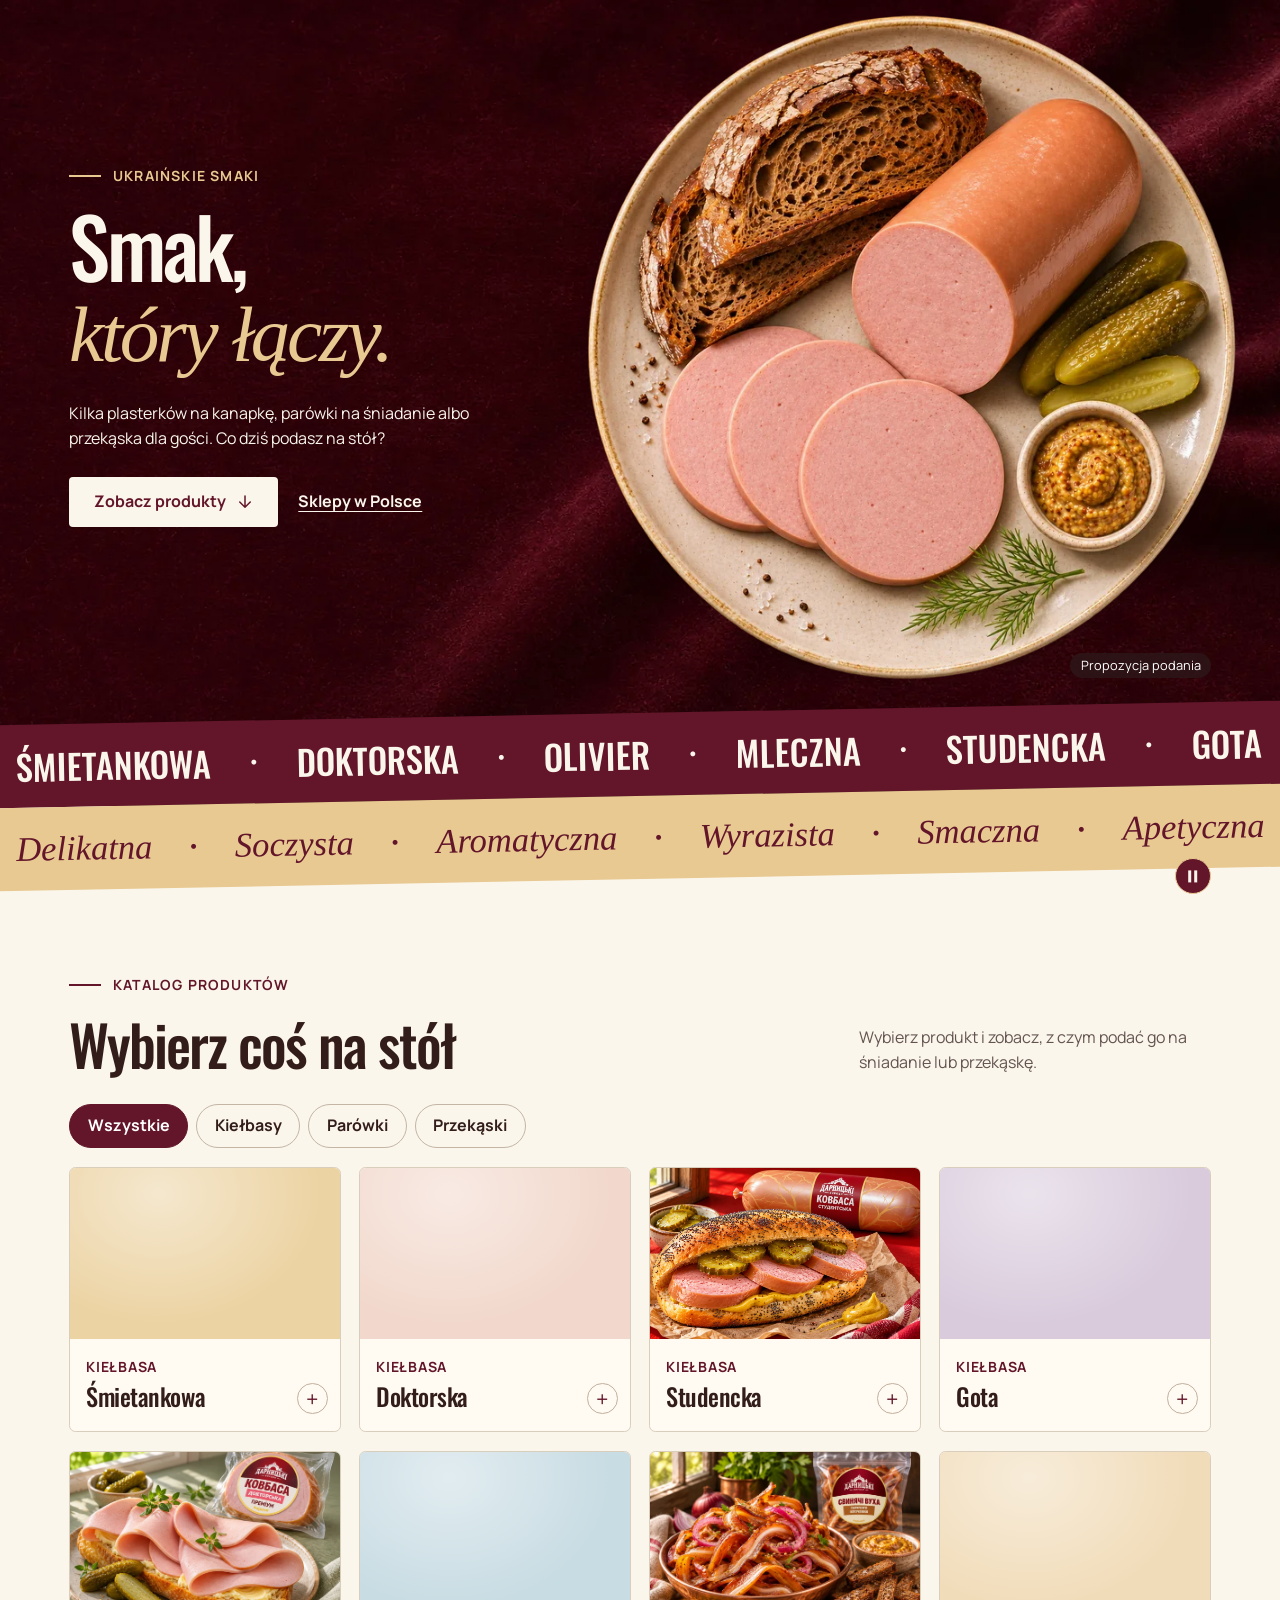
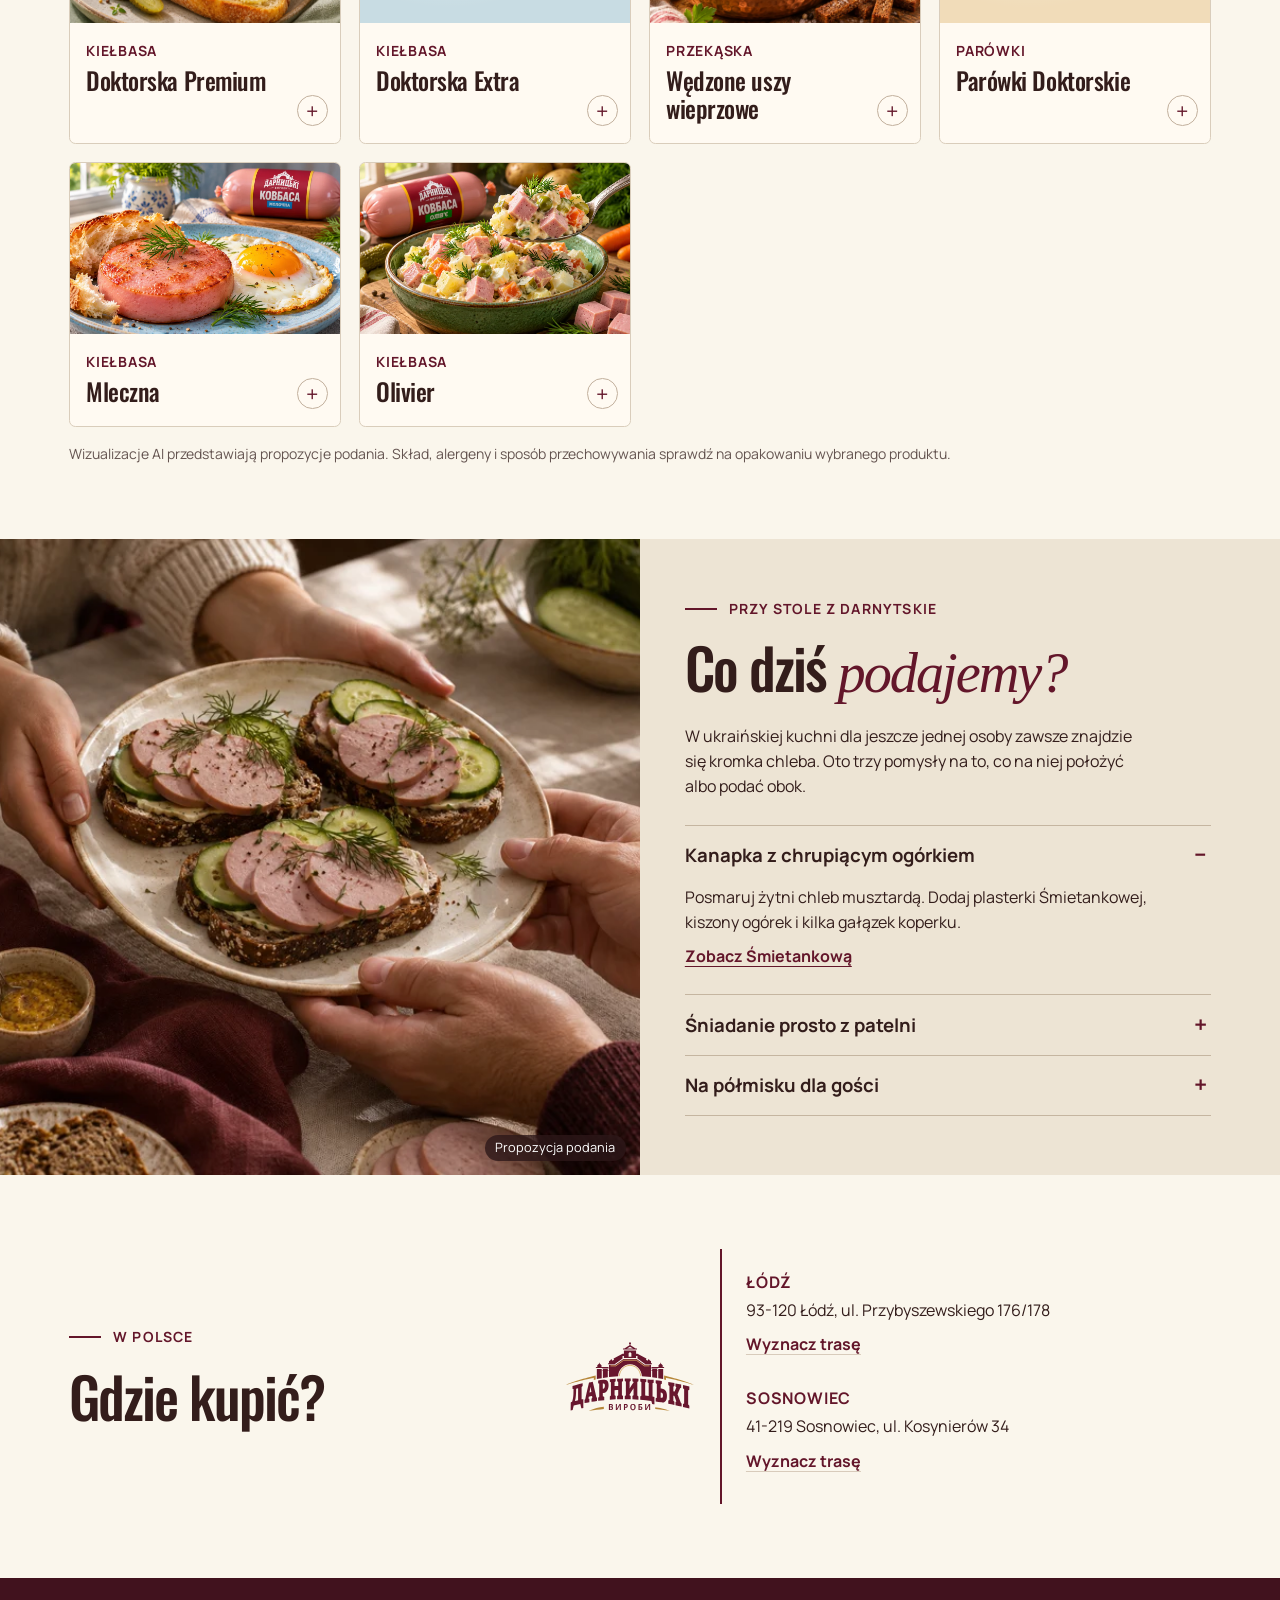
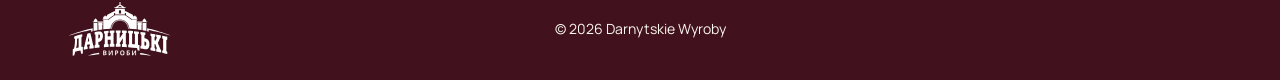
==== pl/index.html @ 1466a347 "Connect product discovery to Polish stores and measure route intent" ====
<!doctype html>
<html lang="pl">
<head>
  <meta charset="utf-8">
  <meta name="viewport" content="width=device-width, initial-scale=1">
  <meta name="theme-color" content="#491320">
  <meta name="robots" content="noindex, nofollow">
  <meta name="description" content="Kiełbasy, parówki i przekąski Darnytskie. Zobacz produkty i znajdź adresy sklepów w Łodzi i Sosnowcu.">
  <meta property="og:title" content="Darnytskie Wyroby — do stołu!">
  <meta property="og:description" content="Kiełbasy, parówki i przekąski Darnytskie. Zobacz produkty i znajdź adresy sklepów w Łodzi i Sosnowcu.">
  <meta property="og:type" content="website">
  <meta property="og:image" content="https://pavlo-bondarchuk.github.io/darnytskie_pl/assets/lifestyle/hero.webp?v=rounds">
  <title>Darnytskie Wyroby — do stołu!</title>
  <link rel="icon" href="../assets/logo/logo.svg?v=burgundy-gold" type="image/svg+xml">
  <link rel="preload" as="image" href="../assets/logo/logo.svg?v=burgundy-gold">
  <link rel="preload" as="image" href="../assets/lifestyle/velvet.webp">
  <link rel="stylesheet" href="../css/style.css?v=store-journey-1">
  <script>
    (() => {
      const root = document.documentElement;
      root.classList.add("scroll-header");
      const motion = matchMedia("(prefers-reduced-motion: reduce)");
      if (motion.matches) return;
      const ready = () => {
        root.classList.remove("intro-pending");
        document.dispatchEvent(new Event("darnytskie:ready"));
      };
      const finish = () => {
        if (!root.classList.contains("intro-active")) return;
        root.classList.remove("intro-active");
        const overlay = document.querySelector(".page-intro");
        const complete = () => {
          if (!root.classList.contains("intro-pending")) return;
          overlay?.removeEventListener("transitionend", onEnd);
          ready();
        };
        const onEnd = event => {
          if (event.target === overlay && event.propertyName === "opacity") complete();
        };
        overlay?.addEventListener("transitionend", onEnd);
        setTimeout(complete, 500);
      };
      root.classList.add("intro-active", "intro-pending");
      const deadline = setTimeout(finish, 2300);
      const shine = new Promise(resolve => setTimeout(resolve, 1150));
      document.addEventListener("DOMContentLoaded", () => {
        const images = [document.querySelector(".intro-mark img"), document.querySelector(".hero-image")];
        Promise.allSettled([shine, ...images.map(image => image?.decode?.())]).then(() => {
          clearTimeout(deadline);
          finish();
        });
      }, { once: true });
      window.addEventListener("pageshow", event => { if (event.persisted) finish(); });
      document.addEventListener("focusin", finish, { once: true });
    })();
  </script>
  <script defer src="../js/i18n.js?v=store-journey-1"></script>
  <script defer src="../js/analytics.js?v=store-journey-1"></script>
  <script defer src="../js/products.js?v=store-journey-1"></script>
  <script defer src="../js/stores.js?v=store-journey-1"></script>
  <script defer src="../js/scroll-motion.js?v=store-journey-1"></script>
  <script defer src="../js/main.js?v=store-journey-1"></script>
</head>
<body>
  <div class="page-intro" aria-hidden="true">
    <div class="intro-mark"><img src="../assets/logo/logo.svg?v=burgundy-gold" width="274" height="146" alt=""></div>
  </div>
  <a class="skip-link" href="#main" data-pl="Przejdź do treści" data-uk="Перейти до вмісту">Przejdź do treści</a>
  <header class="site-header" id="site-header">
    <div class="mast wrap">
      <a class="brand" href="#start"><img src="../assets/logo/logo.svg?v=burgundy-gold" width="274" height="146" alt="Darnytskie Wyroby" data-pl-alt="Darnytskie Wyroby" data-uk-alt="Дарницькі вироби"></a>
      <nav class="desktop-nav" aria-label="Nawigacja główna" data-pl-aria="Nawigacja główna" data-uk-aria="Основна навігація">
        <a href="#produkty" data-pl="Produkty" data-uk="Продукти">Produkty</a><a href="#inspiracje" data-pl="Pomysły na stół" data-uk="Ідеї до столу">Pomysły na stół</a><a href="#gdzie-kupic" data-store-source="navigation" data-pl="Gdzie kupić" data-uk="Де купити">Gdzie kupić</a>
      </nav>
      <div class="header-tools">
        <div class="languages" role="group" aria-label="Język" data-pl-aria="Język" data-uk-aria="Мова"><button type="button" lang="uk" data-language="uk" aria-pressed="false" aria-label="Українська">УКР</button><button type="button" lang="pl" data-language="pl" aria-pressed="true" aria-label="Polski">PL</button></div>
        <button class="menu-toggle" id="menu-toggle" type="button" aria-label="Otwórz menu" data-pl-aria="Otwórz menu" aria-controls="mobile-menu" aria-expanded="false" data-uk-aria="Відкрити меню"><span></span><span></span></button>
      </div>
    </div>
  </header>
  <dialog class="mobile-menu" id="mobile-menu" aria-label="Menu" data-pl-aria="Menu" data-uk-aria="Меню">
    <button class="menu-close" id="menu-close" aria-label="Zamknij menu" data-pl-aria="Zamknij menu" data-uk-aria="Закрити меню">×</button>
    <nav class="mobile-menu__nav"><a href="#produkty" data-pl="Produkty" data-uk="Продукти">Produkty</a><a href="#inspiracje" data-pl="Pomysły na stół" data-uk="Ідеї до столу">Pomysły na stół</a><a href="#gdzie-kupic" data-store-source="navigation" data-pl="Gdzie kupić" data-uk="Де купити">Gdzie kupić</a></nav>
  </dialog>
  <main id="main" tabindex="-1">
    <section id="start" class="hero" aria-labelledby="hero-title">
      <img class="hero-image" src="../assets/lifestyle/plate.webp" srcset="../assets/lifestyle/plate-768.webp 768w, ../assets/lifestyle/plate.webp 1254w" sizes="(max-width: 680px) 92vw, 57vw" alt="" fetchpriority="high" width="1254" height="1254">
      <div class="hero-inner wrap">
        <div class="hero-copy">
          <p class="eyebrow hero-eyebrow"><span class="rule"></span><span data-pl="Ukraińskie smaki" data-uk="Українські смаки">Ukraińskie smaki</span></p>
          <h1 id="hero-title"><span data-pl="Smak," data-uk="Смак,">Smak,</span> <em data-pl="który łączy." data-uk="що об’єднує.">który łączy.</em></h1>
          <p class="hero-desc" data-pl="Kilka plasterków na kanapkę, parówki na śniadanie albo przekąska dla gości. Co dziś podasz na stół?" data-uk="Кілька скибок на бутерброд, сосиски до сніданку чи закуска для гостей. Що сьогодні на вашому столі?">Kilka plasterków na kanapkę, parówki na śniadanie albo przekąska dla gości. Co dziś podasz na stół?</p>
          <div class="hero-actions">
            <a class="primary" href="#produkty">
            <span data-pl="Zobacz produkty" data-uk="Переглянути продукти">Zobacz produkty</span>
            <svg width="18" height="18" viewbox="0 0 24 24" fill="none" stroke="currentColor" stroke-width="2" stroke-linecap="round" stroke-linejoin="round" aria-hidden="true" focusable="false"><path d="M12 4v15m-7-7 7 7 7-7"></path></svg>
            </a>
            <a class="hero-stores" href="#gdzie-kupic" data-store-source="hero" data-pl="Sklepy w Polsce" data-uk="Магазини в Польщі">Sklepy w Polsce</a>
          </div>
        </div>
      </div>
      <span class="photo-caption" data-pl="Propozycja podania" data-uk="Варіант подачі">Propozycja podania</span>
    </section>
    <div class="ribbons">
      <input class="ribbon-pause" type="checkbox" aria-label="Wstrzymaj ruch wstęg" data-pl-aria="Wstrzymaj ruch wstęg" data-uk-aria="Призупинити рух стрічок">
      <div class="ribbon-bands" aria-hidden="true">
        <div class="ribbon"><div class="ribbon-track">
          <div class="ribbon-words">
            <span data-pl="Śmietankowa" data-uk="Вершкова">Śmietankowa</span>
            <span data-pl="Doktorska" data-uk="Докторська">Doktorska</span>
            <span data-pl="Olivier" data-uk="Олів’є">Olivier</span>
            <span data-pl="Mleczna" data-uk="Молочна">Mleczna</span>
            <span data-pl="Studencka" data-uk="Студентська">Studencka</span>
            <span data-pl="Gota" data-uk="Гота">Gota</span>
          </div>
          <div class="ribbon-words">
            <span data-pl="Śmietankowa" data-uk="Вершкова">Śmietankowa</span>
            <span data-pl="Doktorska" data-uk="Докторська">Doktorska</span>
            <span data-pl="Olivier" data-uk="Олів’є">Olivier</span>
            <span data-pl="Mleczna" data-uk="Молочна">Mleczna</span>
            <span data-pl="Studencka" data-uk="Студентська">Studencka</span>
            <span data-pl="Gota" data-uk="Гота">Gota</span>
          </div>
        </div></div>
        <div class="ribbon"><div class="ribbon-track">
          <div class="ribbon-words">
            <span data-pl="Delikatna" data-uk="Ніжна">Delikatna</span>
            <span data-pl="Soczysta" data-uk="Соковита">Soczysta</span>
            <span data-pl="Aromatyczna" data-uk="Ароматна">Aromatyczna</span>
            <span data-pl="Wyrazista" data-uk="Яскрава">Wyrazista</span>
            <span data-pl="Smaczna" data-uk="Смачна">Smaczna</span>
            <span data-pl="Apetyczna" data-uk="Апетитна">Apetyczna</span>
          </div>
          <div class="ribbon-words">
            <span data-pl="Delikatna" data-uk="Ніжна">Delikatna</span>
            <span data-pl="Soczysta" data-uk="Соковита">Soczysta</span>
            <span data-pl="Aromatyczna" data-uk="Ароматна">Aromatyczna</span>
            <span data-pl="Wyrazista" data-uk="Яскрава">Wyrazista</span>
            <span data-pl="Smaczna" data-uk="Смачна">Smaczna</span>
            <span data-pl="Apetyczna" data-uk="Апетитна">Apetyczna</span>
          </div>
        </div></div>
      </div>
    </div>
    <section id="produkty" class="catalog wrap" aria-labelledby="products-title">
      <div class="section-intro">
        <div><p class="eyebrow"><span class="rule"></span><span data-pl="Katalog produktów" data-uk="Каталог продуктів">Katalog produktów</span></p><h2 id="products-title" data-pl="Wybierz coś na stół" data-uk="Оберіть щось до столу">Wybierz coś na stół</h2></div>
        <p class="intro-note" data-pl="Wybierz produkt i zobacz, z czym podać go na śniadanie lub przekąskę." data-uk="Оберіть продукт і подивіться, з чим його подати на сніданок чи закуску.">Wybierz produkt i zobacz, z czym podać go na śniadanie lub przekąskę.</p>
      </div>
      <div class="filters" id="filters" role="group" aria-label="Kategoria produktu" data-pl-aria="Kategoria produktu" data-uk-aria="Категорія продукту">
        <button type="button" data-filter="all" data-pl="Wszystkie" aria-pressed="true" data-uk="Усі">Wszystkie</button><button type="button" data-filter="Kiełbasa" data-pl="Kiełbasy" aria-pressed="false" data-uk="Ковбаси">Kiełbasy</button><button type="button" data-filter="Parówki" data-pl="Parówki" aria-pressed="false" data-uk="Сосиски">Parówki</button><button type="button" data-filter="Przekąska" data-pl="Przekąski" aria-pressed="false" data-uk="Закуски">Przekąski</button>
      </div>
      <div class="product-grid" id="product-grid" role="group" aria-labelledby="products-title"></div>
      <noscript><p data-pl="Śmietankowa · Doktorska · Studencka · Gota · Doktorska Premium · Doktorska Extra · Wędzone uszy wieprzowe · Parówki Doktorskie · Mleczna · Olivier" data-uk="Вершкова · Докторська · Студентська · Гота · Докторська Преміум · Докторська Екстра · Копчені свинячі вуха · Сосиски Докторські · Молочна · Олів’є">Śmietankowa · Doktorska · Studencka · Gota · Doktorska Premium · Doktorska Extra · Wędzone uszy wieprzowe · Parówki Doktorskie · Mleczna · Olivier</p></noscript>
      <p class="catalog-foot" data-pl="Wizualizacje AI przedstawiają propozycje podania. Skład, alergeny i sposób przechowywania sprawdź na opakowaniu wybranego produktu." data-uk="ШІ-ілюстрації показують варіанти подачі. Склад, алергени та умови зберігання перевіряйте на пакованні обраного продукту.">Wizualizacje AI przedstawiają propozycje podania. Skład, alergeny i sposób przechowywania sprawdź na opakowaniu wybranego produktu.</p>
    </section>
    <section id="inspiracje" class="serving" aria-labelledby="serving-title">
      <div class="serving-layout">
        <figure class="table-photo">
          <img id="dish-sandwich" class="is-current" src="../assets/lifestyle/table.webp" srcset="../assets/lifestyle/table-900.webp 900w, ../assets/lifestyle/table.webp 1536w" sizes="(max-width: 760px) 100vw, 50vw" width="1536" height="1024" alt="Kanapki na żytnim chlebie z kiełbasą Śmietankową, ogórkiem i koperkiem" data-pl-alt="Kanapki na żytnim chlebie z kiełbasą Śmietankową, ogórkiem i koperkiem" loading="lazy" data-uk-alt="Бутерброди з Вершковою ковбасою, огірком і кропом на житньому хлібі">
          <img id="dish-skillet" src="../assets/lifestyle/serving-skillet.webp" width="1120" height="1120" alt="Parówki z jajkiem sadzonym, szczypiorkiem i żytnią grzanką na patelni" data-pl-alt="Parówki z jajkiem sadzonym, szczypiorkiem i żytnią grzanką na patelni" loading="lazy" aria-hidden="true" data-uk-alt="Підрум’янені сосиски з яєчнею, зеленою цибулею та житнім тостом на пательні">
          <img id="dish-platter" src="../assets/lifestyle/serving-platter.webp" width="1120" height="1120" alt="Paski wędzonych uszu wieprzowych z marynowaną cebulką, ogórkami i chrzanem" data-pl-alt="Paski wędzonych uszu wieprzowych z marynowaną cebulką, ogórkami i chrzanem" loading="lazy" aria-hidden="true" data-uk-alt="Смужки копчених свинячих вух з маринованою цибулею, огірками та хроном">
          <figcaption data-pl="Propozycja podania" data-uk="Варіант подачі">Propozycja podania</figcaption>
        </figure>
        <div class="serving-copy" id="o-nas">
          <p class="eyebrow"><span class="rule"></span><span data-pl="Przy stole z Darnytskie" data-uk="До столу з Дарницькими">Przy stole z Darnytskie</span></p>
          <h2 id="serving-title"><span data-pl="Co dziś" data-uk="Що сьогодні">Co dziś</span> <em data-pl="podajemy?" data-uk="подаємо?">podajemy?</em></h2>
          <p data-pl="W ukraińskiej kuchni dla jeszcze jednej osoby zawsze znajdzie się kromka chleba. Oto trzy pomysły na to, co na niej położyć albo podać obok." data-uk="На українському столі завжди знайдеться скибка хліба для когось іще. Ось три ідеї, що покласти на неї або подати поруч.">W ukraińskiej kuchni dla jeszcze jednej osoby zawsze znajdzie się kromka chleba. Oto trzy pomysły na to, co na niej położyć albo podać obok.</p>
          <div class="ideas">
            <details name="serving-ideas" data-photo="dish-sandwich" open><summary data-pl="Kanapka z chrupiącym ogórkiem" data-uk="Бутерброд із хрумким огірком">Kanapka z chrupiącym ogórkiem</summary><div><p data-pl="Posmaruj żytni chleb musztardą. Dodaj plasterki Śmietankowej, kiszony ogórek i kilka gałązek koperku." data-uk="Змастіть житній хліб гірчицею. Додайте скибки Вершкової, солоний огірок і кілька гілочок кропу.">Posmaruj żytni chleb musztardą. Dodaj plasterki Śmietankowej, kiszony ogórek i kilka gałązek koperku.</p><button type="button" data-show-product="vershkova" data-pl="Zobacz Śmietankową" data-uk="Переглянути Вершкову">Zobacz Śmietankową</button></div></details>
            <details name="serving-ideas" data-photo="dish-skillet"><summary data-pl="Śniadanie prosto z patelni" data-uk="Сніданок просто з пательні">Śniadanie prosto z patelni</summary><div><p data-pl="Przygotuj parówki zgodnie z instrukcją na opakowaniu. Podaj z jajkiem sadzonym, szczypiorkiem i ciepłą grzanką." data-uk="Приготуйте сосиски за інструкцією на пакованні. Подайте з яєчнею, зеленою цибулею та теплим тостом.">Przygotuj parówki zgodnie z instrukcją na opakowaniu. Podaj z jajkiem sadzonym, szczypiorkiem i ciepłą grzanką.</p><button type="button" data-show-product="parowki" data-pl="Zobacz Parówki Doktorskie" data-uk="Переглянути сосиски Докторські">Zobacz Parówki Doktorskie</button></div></details>
            <details name="serving-ideas" data-photo="dish-platter"><summary data-pl="Na półmisku dla gości" data-uk="Закуска на спільній тарілці">Na półmisku dla gości</summary><div><p data-pl="Do wędzonych uszu wieprzowych podaj marynowaną cebulkę, ogórki i chrzan w małej miseczce. Pieczywo połóż obok, żeby każdy mógł sięgnąć po kromkę." data-uk="До копчених свинячих вух подайте мариновану цибульку, огірки й хрін у невеликій мисці. Хліб поставте поруч, щоб кожен міг узяти скибку.">Do wędzonych uszu wieprzowych podaj marynowaną cebulkę, ogórki i chrzan w małej miseczce. Pieczywo połóż obok, żeby każdy mógł sięgnąć po kromkę.</p><button type="button" data-show-product="uszka-wedzone" data-pl="Zobacz wędzone uszy wieprzowe" data-uk="Переглянути копчені вуха">Zobacz wędzone uszy wieprzowe</button></div></details>
          </div>
        </div>
      </div>
    </section>
    <section id="gdzie-kupic" class="availability wrap" aria-labelledby="locator-title">
      <div><p class="eyebrow"><span class="rule"></span><span data-pl="W Polsce" data-uk="У Польщі">W Polsce</span></p><h2 id="locator-title" data-pl="Gdzie kupić?" data-uk="Де купити?">Gdzie kupić?</h2></div>
      <div class="locator-mark" aria-hidden="true"><img src="../assets/logo/logo.svg?v=burgundy-gold" width="274" height="146" alt=""></div>
      <div class="locator-panel">
        <ul id="store-addresses" class="store-addresses">
          <li><strong data-pl="ŁÓDŹ" data-uk="ЛОДЗЬ">ŁÓDŹ</strong><span lang="pl">93-120 Łódź, ul. Przybyszewskiego 176/178</span><a class="store-route" data-store-city="lodz" href="https://www.google.com/maps/dir/?api=1&amp;destination=93-120%20%C5%81%C3%B3d%C5%BA%2C%20ul.%20Przybyszewskiego%20176%2F178%2C%20Polska" aria-label="Wyznacz trasę do sklepu w Łodzi" data-pl-aria="Wyznacz trasę do sklepu w Łodzi" data-uk-aria="Прокласти маршрут до магазину в Лодзі"><span data-pl="Wyznacz trasę" data-uk="Прокласти маршрут">Wyznacz trasę</span></a></li>
          <li><strong data-pl="SOSNOWIEC" data-uk="СОСНОВЕЦ">SOSNOWIEC</strong><span lang="pl">41-219 Sosnowiec, ul. Kosynierów 34</span><a class="store-route" data-store-city="sosnowiec" href="https://www.google.com/maps/dir/?api=1&amp;destination=41-219%20Sosnowiec%2C%20ul.%20Kosynier%C3%B3w%2034%2C%20Polska" aria-label="Wyznacz trasę do sklepu w Sosnowcu" data-pl-aria="Wyznacz trasę do sklepu w Sosnowcu" data-uk-aria="Прокласти маршрут до магазину в Сосновці"><span data-pl="Wyznacz trasę" data-uk="Прокласти маршрут">Wyznacz trasę</span></a></li>
        </ul>
        <div id="store-locator" hidden><label for="store-search" data-pl="Miasto, sklep lub adres" data-uk="Місто, магазин або адреса">Miasto, sklep lub adres</label><input type="search" id="store-search" aria-controls="store-results"><div id="store-results" role="status" aria-live="polite"></div></div>
      </div>
    </section>
  </main>
  <footer id="kontakt"><div class="wrap footer-inner"><a class="brand" href="#start"><img src="../assets/logo/logo.svg?v=burgundy-gold" width="274" height="146" alt="Darnytskie Wyroby" data-pl-alt="Darnytskie Wyroby" data-uk-alt="Дарницькі вироби"></a><span data-pl="© 2026 Darnytskie Wyroby" data-uk="© 2026 Дарницькі вироби">© 2026 Darnytskie Wyroby</span></div></footer>
  <a id="back-to-top" class="back-to-top" href="#start" aria-label="Na początek strony" data-pl-aria="Na początek strony" inert data-uk-aria="На початок сторінки">
    <svg width="24" height="24" viewbox="0 0 24 24" fill="none" stroke="currentColor" stroke-width="1.8" stroke-linecap="round" stroke-linejoin="round" aria-hidden="true"><path d="M12 19V5m-7 7 7-7 7 7"></path></svg>
  </a>
</body>
</html>
---- css/style.css ----
@font-face { font-family: 'Manrope'; src: url('../assets/fonts/manrope-cyrillic-ext.woff2') format('woff2'); font-style: normal; font-weight: 400 700; font-display: swap; unicode-range: U+0460-052F, U+1C80-1C8A, U+20B4, U+2DE0-2DFF, U+A640-A69F, U+FE2E-FE2F; }
@font-face { font-family: 'Manrope'; src: url('../assets/fonts/manrope-cyrillic.woff2') format('woff2'); font-style: normal; font-weight: 400 700; font-display: swap; unicode-range: U+0301, U+0400-045F, U+0490-0491, U+04B0-04B1, U+2116; }
@font-face { font-family: 'Manrope'; src: url('../assets/fonts/manrope-latin-ext.woff2') format('woff2'); font-style: normal; font-weight: 400 700; font-display: swap; unicode-range: U+0100-02BA, U+02BD-02C5, U+02C7-02CC, U+02CE-02D7, U+02DD-02FF, U+0304, U+0308, U+0329, U+1D00-1DBF, U+1E00-1E9F, U+1EF2-1EFF, U+2020, U+20A0-20AB, U+20AD-20C4, U+2113, U+2C60-2C7F, U+A720-A7FF; }
@font-face { font-family: 'Manrope'; src: url('../assets/fonts/manrope-latin.woff2') format('woff2'); font-style: normal; font-weight: 400 700; font-display: swap; unicode-range: U+0000-00FF, U+0131, U+0152-0153, U+02BB-02BC, U+02C6, U+02DA, U+02DC, U+0304, U+0308, U+0329, U+2000-206F, U+20AC, U+2122, U+2191, U+2193, U+2212, U+2215, U+FEFF, U+FFFD; }
@font-face { font-family: 'Oswald'; src: url('../assets/fonts/oswald-cyrillic-ext.woff2') format('woff2'); font-style: normal; font-weight: 500 700; font-display: swap; unicode-range: U+0460-052F, U+1C80-1C8A, U+20B4, U+2DE0-2DFF, U+A640-A69F, U+FE2E-FE2F; }
@font-face { font-family: 'Oswald'; src: url('../assets/fonts/oswald-cyrillic.woff2') format('woff2'); font-style: normal; font-weight: 500 700; font-display: swap; unicode-range: U+0301, U+0400-045F, U+0490-0491, U+04B0-04B1, U+2116; }
@font-face { font-family: 'Oswald'; src: url('../assets/fonts/oswald-latin-ext.woff2') format('woff2'); font-style: normal; font-weight: 500 700; font-display: swap; unicode-range: U+0100-02BA, U+02BD-02C5, U+02C7-02CC, U+02CE-02D7, U+02DD-02FF, U+0304, U+0308, U+0329, U+1D00-1DBF, U+1E00-1E9F, U+1EF2-1EFF, U+2020, U+20A0-20AB, U+20AD-20C4, U+2113, U+2C60-2C7F, U+A720-A7FF; }
@font-face { font-family: 'Oswald'; src: url('../assets/fonts/oswald-latin.woff2') format('woff2'); font-style: normal; font-weight: 500 700; font-display: swap; unicode-range: U+0000-00FF, U+0131, U+0152-0153, U+02BB-02BC, U+02C6, U+02DA, U+02DC, U+0304, U+0308, U+0329, U+2000-206F, U+20AC, U+2122, U+2191, U+2193, U+2212, U+2215, U+FEFF, U+FFFD; }

:root {
  --paper: #faf6ec;
  --ink: #331d1b;
  --wine: #63162a;
  --line: #d8cbbb;
  --gold: #e9c992;
  --ribbon-space: clamp(clamp(6rem, 10vw, 12rem), calc(100vh - clamp(31rem, 40vw, 43rem)), 13rem);
  --ribbon-overlap: calc(var(--ribbon-space) * .55);
  --gutter: clamp(1.25rem, 5.4vw, 6rem);
  --display: Oswald, 'Arial Narrow', sans-serif;
  --serif: Georgia, 'Times New Roman', serif;
  --header-offset: 5rem;
}
* { box-sizing: border-box; }
html { scroll-behavior: smooth; scroll-padding-top: calc(var(--header-offset) + 1rem); }
body { margin: 0; color: var(--ink); background: var(--paper); font: 400 1rem/1.55 Manrope, Arial, sans-serif; }
img { max-width: 100%; display: block; }
a { color: inherit; }
button, input { font: inherit; }
button { cursor: pointer; }
a, button, summary, input { -webkit-tap-highlight-color: transparent; }
:focus-visible { outline: 3px solid #ac6700; outline-offset: 4px; }
[hidden] { display: none !important; }
.wrap { width: min(100%, 100rem); margin-inline: auto; padding-inline: var(--gutter); }
.skip-link { position: fixed; top: 0; left: 1rem; z-index: 20; padding: .75rem; background: white; transform: translateY(-120%); }
.skip-link:focus { transform: none; }
.page-intro {
  position: fixed;
  inset: 0;
  z-index: 30;
  display: grid;
  place-items: center;
  background: rgb(48 7 24 / 84%);
  -webkit-backdrop-filter: blur(14px);
  backdrop-filter: blur(14px);
  opacity: 0;
  visibility: hidden;
  pointer-events: none;
  transition: opacity .45s ease, visibility 0s linear .45s;
}
.intro-active .page-intro { opacity: 1; visibility: visible; pointer-events: auto; transition: none; }
.scroll-header:not(.intro-pending) .page-intro { display: none; }
.intro-pending .page-intro { pointer-events: auto; }
.intro-mark { position: relative; width: clamp(9rem, 16vw, 14rem); }
.intro-mark img { width: 100%; height: auto; filter: brightness(0) invert(.94); }
.intro-mark::after {
  content: "";
  position: absolute;
  inset: 0;
  background: linear-gradient(110deg, transparent 38%, #e3b05e 47%, #fff7d8 50%, #e3b05e 53%, transparent 62%) 100% 50% / 300% 100% no-repeat;
  -webkit-mask: url("../assets/logo/logo.svg?v=burgundy-gold") center / contain no-repeat;
  mask: url("../assets/logo/logo.svg?v=burgundy-gold") center / contain no-repeat;
}
.intro-active .intro-mark::after { animation: logo-shine 1s ease-in-out .05s both; }
@keyframes logo-shine { from { background-position-x: 100%; } to { background-position-x: 0%; } }
.site-header {
  position: sticky;
  top: 0;
  z-index: 9;
  background: rgb(250 246 236 / 84%);
  -webkit-backdrop-filter: blur(16px);
  backdrop-filter: blur(16px);
  border-bottom: 1px solid var(--line);
  transition: opacity .55s ease, transform .65s cubic-bezier(.2,.7,.25,1);
}
.scroll-header .site-header {
  position: fixed;
  inset: 0 0 auto;
  opacity: 0;
  transform: translateY(-100%);
  pointer-events: none;
}
.scroll-header .site-header.is-visible,
.scroll-header .site-header:has(:focus-visible) {
  opacity: 1;
  transform: translateY(0);
  pointer-events: auto;
}
.scroll-header.intro-pending .site-header, .intro-pending .back-to-top {
  opacity: 0;
  transform: translateY(-100%);
  visibility: hidden;
  transition: none;
}
@media (prefers-reduced-motion: reduce) {
  .page-intro, .intro-active .page-intro { display: none; }
}
.mast { display: flex; min-height: 4.9rem; justify-content: space-between; align-items: center; gap: 2rem; }
.brand { display: block; flex: none; }
.brand img { width: 6.35rem; height: auto; }
.desktop-nav, .header-tools, .languages { display: flex; align-items: center; }
.desktop-nav { gap: clamp(1.75rem, 4vw, 4.75rem); }
.desktop-nav a, footer a { text-decoration: none; }
.desktop-nav a { padding-block: .7rem; font-weight: 700; }
.desktop-nav a:hover, .desktop-nav a.is-active, footer a:hover { text-decoration: underline; text-underline-offset: .35em; }
.header-tools { gap: .75rem; }
.languages { border: 1px solid var(--line); border-radius: 2rem; padding: 3px; }
.languages button { min-width: 2.7rem; min-height: 2.3rem; border: 0; background: transparent; border-radius: inherit; color: var(--ink); font-weight: 700; font-size: .875rem; }
.languages button[aria-pressed=true] { background: var(--wine); color: var(--paper); }
.menu-toggle, .mobile-menu:not([open]) { display: none; }
.hero { padding-bottom: var(--ribbon-overlap); position: relative; isolation: isolate; overflow: hidden; background: #41121e url("../assets/lifestyle/velvet.webp") center / cover no-repeat; color: var(--paper); }
.hero-image {
  position: absolute;
  z-index: -2;
  inset: 0 0 0 auto;
  height: calc(100% - var(--ribbon-overlap));
  width: 57%;
  object-fit: contain;
  object-position: center;
  filter: drop-shadow(0 .65rem .85rem rgb(24 2 8 / 30%));
}
@media (prefers-reduced-motion: no-preference) {
  .hero-image { transition: transform 2.3s cubic-bezier(.22, .68, .18, 1) .6s; }
  .hero-image.is-pending, .intro-pending .hero-image { transform: translateX(50%); transition: none; }
  #hero-title.is-pending > *, .intro-pending #hero-title > * { opacity: 0; }
  #hero-title.is-revealed > span { animation: slogan-rise .7s cubic-bezier(.2,.7,.3,1) backwards; }
  #hero-title.is-revealed > em { animation: slogan-unveil 1.16s ease-out .24s backwards; }
}
@keyframes slogan-rise {
  from { opacity: 0; transform: translateY(12px); }
  to { opacity: 1; transform: translateY(0); }
}
@keyframes slogan-unveil {
  from, to {
    -webkit-mask: linear-gradient(110deg, #000 42%, transparent 58%) 0% 50% / 300% 100% no-repeat;
    mask: linear-gradient(110deg, #000 42%, transparent 58%) 0% 50% / 300% 100% no-repeat;
  }
  from { -webkit-mask-position: 100% 50%; mask-position: 100% 50%; }
  to { -webkit-mask-position: 0% 50%; mask-position: 0% 50%; }
}
.hero-inner { display: flex; align-items: center; min-height: calc(100vh - var(--ribbon-space)); min-height: calc(100svh - var(--ribbon-space)); padding-block: clamp(2rem, 4.7vh, 6rem); }
@supports (height: 100svh) {
  :root { --ribbon-space: clamp(clamp(6rem, 10vw, 12rem), calc(100svh - clamp(31rem, 40vw, 43rem)), 13rem); }
}
.hero-copy { max-width: 53%; }
.eyebrow { display: flex; gap: .75rem; align-items: center; margin: 0 0 1rem; color: var(--wine); font-weight: 700; font-size: .875rem; letter-spacing: .085em; text-transform: uppercase; }
.rule { width: 2rem; height: 2px; background: currentColor; flex: none; }
.hero-eyebrow { color: var(--gold); }
h1, h2, h3, p, figure { margin: 0; }
h1, h2, h3 { text-wrap: balance; }
h1 { line-height: 1.04; letter-spacing: -.04em; font-size: clamp(4rem, 6.45vw, 7rem); font-family: var(--display); font-weight: 500; }
h1 span, h1 em { display: block; }
h1 em, .serving h2 em { font-family: var(--serif); font-weight: 400; font-style: italic; }
h1 em { margin-top: .06em; color: var(--gold); font-size: .96em; }
.hero-desc { max-width: 27rem; margin: 1.6rem 0; font-size: clamp(1rem, 1.25vw, 1.18rem); }
.primary { display: inline-flex; gap: .6rem; min-height: 3.15rem; align-items: center; justify-content: center; padding: .75rem 1.55rem; background: var(--paper); color: var(--wine); text-decoration: none; border-radius: .25rem; font-weight: 700; }
.hero-actions { display: flex; align-items: center; flex-wrap: wrap; gap: .25rem 1.25rem; }
.hero-stores, .product-store-link, .store-route { display: inline-flex; align-items: center; min-height: 2.75rem; font-weight: 700; text-underline-offset: .25em; }
.hero-stores { color: var(--paper); }
.hero-stores:hover { color: var(--gold); }
.product-store-link, .store-route { color: var(--wine); }
.pack-hint { max-width: 38ch; margin-bottom: .4rem; }
.primary:hover { background: var(--gold); }
.photo-caption, .table-photo figcaption { position: absolute; bottom: .85rem; right: var(--gutter); color: white; background: #2d1719c9; border-radius: 1rem; padding: .18rem .65rem; font-size: .8rem; }
.hero .photo-caption { bottom: calc(var(--ribbon-overlap) + .85rem); }
.ribbons {
  position: relative;
  isolation: isolate;
  display: grid;
  align-items: center;
  margin-top: calc(-1 * var(--ribbon-overlap));
  min-height: var(--ribbon-space);
  overflow-x: clip;
  overflow-y: visible;
  pointer-events: none;
}
.ribbon-bands {
  min-width: 0;
  margin-inline: -2vw;
  transform: rotate(-1.1deg);
}
.ribbon {
  display: flex;
  align-items: center;
  min-height: calc(var(--ribbon-space) * .4);
  padding-block: .13em;
  color: var(--paper);
  background: var(--wine);
  font: 500 clamp(1.4rem, 2.7vw, 3.6rem)/1.15 var(--display);
  text-transform: uppercase;
}
.ribbon + .ribbon {
  background: var(--gold);
  color: var(--wine);
  font-family: var(--serif);
  font-style: italic;
  font-weight: 400;
  text-transform: none;
}
.ribbon-track, .ribbon-words { display: flex; width: max-content; }
.ribbon-words {
  flex: none;
  min-width: 104vw;
  align-items: center;
}
.ribbon-words span {
  position: relative;
  flex: 1 0 auto;
  padding-inline: .65em;
  text-align: center;
  white-space: nowrap;
}
.ribbon-words span::before {
  content: "•";
  position: absolute;
  left: 0;
  top: 50%;
  transform: translate(-50%, -50%);
  font: 400 .53em/1 sans-serif;
}
@media (prefers-reduced-motion: no-preference) {
  .ribbons.is-revealed .ribbon-track { animation: ribbon-slide 40s linear infinite; }
  .ribbons.is-revealed .ribbon + .ribbon .ribbon-track { animation-direction: reverse; }
  .ribbon-pause:checked ~ .ribbon-bands .ribbon-track { animation-play-state: paused; }
}
@keyframes ribbon-slide { to { transform: translateX(-50%); } }
.ribbon-pause {
  pointer-events: auto;
  position: absolute;
  z-index: 1;
  right: var(--gutter);
  bottom: .35rem;
  appearance: none;
  margin: 0;
  width: 2.25rem;
  height: 2.25rem;
  border: 1px solid var(--gold);
  border-radius: 50%;
  background: var(--wine);
  cursor: pointer;
}
.ribbon-pause::before {
  content: "";
  position: absolute;
  inset: 50% auto auto 50%;
  transform: translate(-50%, -50%);
  width: .6rem;
  height: .7rem;
  box-sizing: border-box;
  border-inline: 3px solid var(--paper);
}
.ribbon-pause:checked::before {
  width: 0;
  height: 0;
  border: solid transparent;
  border-width: .35rem 0 .35rem .56rem;
  border-left-color: var(--paper);
}
@media (prefers-reduced-motion: reduce) { .ribbon-pause { display: none; } }
.catalog, .availability { padding-block: clamp(3.2rem, 5.8vw, 6rem); }
.section-intro, .availability { display: flex; gap: 2.5rem; justify-content: space-between; align-items: end; }
h2 { font: 500 clamp(2.5rem, 4.4vw, 4.8rem)/1.12 var(--display); letter-spacing: -.036em; }
.intro-note { max-width: 22rem; color: #645450; }
.filters { display: flex; flex-wrap: wrap; gap: .5rem; margin: 1.8rem 0 1.2rem; }
.filters button { border: 1px solid #c4b5a5; border-radius: 2rem; padding: .45rem 1.1rem; min-height: 2.75rem; background: transparent; color: var(--ink); font-weight: 700; }
.filters button[aria-pressed=true], .filters button:hover { background: var(--wine); border-color: var(--wine); color: white; }
.product-grid { position: relative; isolation: isolate; display: grid; grid-template-columns: repeat(4, minmax(0, 1fr)); gap: clamp(.75rem, 1.45vw, 1.5rem); overflow-anchor: none; }
.product-grid.is-expanded { display: block; overflow: hidden; }
.product-card { position: relative; isolation: isolate; display: flex; flex-direction: column; min-width: 0; background: #fffaf2; border: 1px solid #d9cdbb; border-radius: .4rem; overflow: hidden; }
.product-card.is-muted { pointer-events: none; }
.product-card.is-expanded { z-index: 2; }
.product-card__image { position: relative; display: grid; place-items: center; aspect-ratio: 1.58; background: radial-gradient(ellipse at 33% 15%, #fff7, transparent 64%), var(--product-color); overflow: hidden; }
.product-card__image .serving-art { position: absolute; inset: 0; width: 100%; height: 100%; object-fit: cover; transition: transform .3s ease; }
@media (hover: hover) and (pointer: fine) and (prefers-reduced-motion: no-preference) {
  .product-grid:not(.is-expanded) .product-card {
    border-color: transparent;
    background: transparent;
    overflow: visible;
  }
  .product-grid:not(.is-expanded) .product-card__surface {
    display: flex;
    flex: 1;
    flex-direction: column;
    position: relative;
    margin: -1px;
    border: 1px solid #d9cdbb;
    border-radius: inherit;
    overflow: hidden;
    background: #fffaf2;
    transform: perspective(850px) rotateX(var(--tilt-x, 0deg)) rotateY(var(--tilt-y, 0deg));
    transition: transform .32s ease-out, box-shadow .32s ease-out;
  }
  .product-card.is-tracking { z-index: 1; }
  .product-grid:not(.is-expanded) .is-tracking .product-card__surface {
    transition-duration: .12s;
    box-shadow: 0 .55rem 1.35rem rgb(54 20 25 / 16%);
  }
}
.product-card__surface { display: contents; }
@media (prefers-reduced-motion: no-preference) {
  .section-intro .is-pending { opacity: 0; }
  .section-intro .eyebrow.is-revealed { animation: slogan-rise .7s cubic-bezier(.2,.7,.3,1) backwards; }
  .section-intro h2.is-revealed { animation: slogan-rise .7s cubic-bezier(.2,.7,.3,1) .12s backwards, slogan-unveil 1.16s ease-out .12s backwards; }
}
.product-card__bottom { position: relative; padding: .95rem 2.85rem 1.25rem 1rem; }
.product-card__category, .detail-label { color: var(--wine); text-transform: uppercase; letter-spacing: .055em; font-size: .875rem; font-weight: 700; }
.product-card__name { font: 500 clamp(1.42rem, 1.9vw, 2.1rem)/1.15 var(--display); letter-spacing: -.018em; margin-top: .28rem; }
.product-card__trigger { position: absolute; z-index: 2; inset: 0; border: 0; background: transparent; }
.product-card__trigger::after { content: "+"; position: absolute; bottom: 1.05rem; right: .75rem; display: grid; place-items: center; width: 1.8rem; height: 1.8rem; border-radius: 50%; border: 1px solid #c2b09d; color: var(--wine); font: 1.35rem/1 Manrope, sans-serif; }
.product-card__trigger:hover::after { background: var(--wine); color: white; }
.product-card__trigger:focus-visible { outline-offset: -4px; }
.product-card.is-expanded { display: grid; grid-template-columns: 1fr 1fr; grid-template-rows: auto minmax(0, 1fr); }
.product-card.is-expanded .product-card__image { grid-area: 1/1/3/2; aspect-ratio: auto; min-height: 0; background-color: var(--product-color); }
.product-card.is-expanded .product-card__bottom { grid-area: 1/2; padding: 4rem clamp(1.25rem,4vw,4rem) 1.5rem; }
.product-card__details { grid-area: 2/2; display: flex; flex-direction: column; justify-content: flex-start; align-items: flex-start; padding: 0 clamp(1.25rem,4vw,4rem) 1rem; overflow: auto; }
.detail-copy { margin: .6rem 0 1.5rem; max-width: 34ch; font-size: clamp(1rem,1.55vw,1.45rem); }
.product-card__close, .menu-close { border: 1px solid var(--line); background: var(--paper); color: var(--ink); border-radius: 2rem; min-height: 2.75rem; }
.product-card__close { position: absolute; z-index: 4; right: .7rem; top: .7rem; padding: .45rem 1rem; }
.product-card__close:hover { color: white; background: var(--wine); }
.catalog-foot { margin-top: 1rem; font-size: .875rem; color: #645450; }
.serving { background: #ede4d4; }
.serving-layout { display: grid; grid-template-columns: repeat(2, minmax(0, 1fr)); }
.table-photo { position: relative; overflow: hidden; background: #594032; }
.table-photo img { position: absolute; inset: 0; width: 100%; height: 100%; object-fit: cover; opacity: 0; transition: opacity .38s ease; }
.table-photo img.is-current { opacity: 1; z-index: 1; }
.table-photo figcaption { right: .9rem; z-index: 2; }
.serving-copy {
  align-self: center;
  padding: clamp(2.5rem, 4.6vw, 5rem) max(var(--gutter), calc((100vw - 100rem) / 2 + var(--gutter))) clamp(2.5rem, 4.6vw, 5rem) clamp(1.75rem, 3.5vw, 4rem);
}
.serving h2 em { color: var(--wine); }
#serving-title > * { display: inline-block; }
@media (prefers-reduced-motion: no-preference) {
  #serving-title.is-pending > * { opacity: 0; }
  #serving-title.is-revealed > span { animation: slogan-rise .7s cubic-bezier(.2,.7,.3,1) backwards; }
  #serving-title.is-revealed > em { animation: slogan-unveil 1.16s ease-out .24s backwards; }
}
.serving-copy > p:not(.eyebrow) { max-width: 45ch; margin: 1.15rem 0 1.65rem; }
.ideas { border-top: 1px solid #c5b5a0; }
.ideas details { border-bottom: 1px solid #c5b5a0; }
.ideas summary { position: relative; cursor: pointer; list-style: none; font-size: clamp(1.05rem,1.45vw,1.3rem); padding: .95rem 2rem .95rem 0; font-weight: 700; }
.ideas summary::-webkit-details-marker { display: none; }
.ideas summary::after { content: "+"; position: absolute; right: .25rem; top: .72rem; font-size: 1.45rem; color: var(--wine); }
.ideas [open] summary::after { content: "−"; }
.ideas details div { padding: 0 1rem 1rem 0; }
.ideas button { text-decoration: underline; text-underline-offset: .25em; }
.ideas button { min-height: 2.75rem; background: none; color: var(--wine); padding: .55rem 0; border: 0; font-weight: 700; text-align: left; }
.availability { display: grid; grid-template-columns: minmax(0, 1fr) auto minmax(0, min(43%, 32rem)); gap: 0; align-items: center; }
.locator-mark { --mark-gap: clamp(.9rem, 2vw, 2rem); overflow: hidden; padding-inline-end: var(--mark-gap); }
.locator-mark img { display: block; width: clamp(5rem, 10vw, 10rem); height: auto; }
.locator-panel { width: min(100%, 32rem); padding: 1.3rem 0 1.3rem 1.5rem; border-left: 2px solid var(--wine); }
.store-addresses { list-style: none; margin: 0; padding: 0; }
.store-addresses li + li { margin-top: 1.25rem; }
.store-addresses strong { display: block; margin-bottom: .2rem; color: var(--wine); letter-spacing: .05em; }
.store-addresses li > span { display: block; }
.store-addresses a { text-underline-offset: .22em; text-decoration-color: var(--line); }
.store-addresses a:hover { text-decoration-color: var(--wine); }
@media (prefers-reduced-motion: no-preference) {
  .availability .is-pending { opacity: 0; }
  .availability .eyebrow.is-revealed { animation: slogan-rise .7s ease-out backwards; }
  .availability h2.is-revealed { animation: slogan-rise .7s ease-out .1s backwards, slogan-unveil 1.16s ease-out .1s backwards; }
  .availability :where(.locator-mark img, .store-addresses li, #store-locator).is-revealed { animation: var(--store-motion, store-rise) .8s cubic-bezier(.2,.7,.3,1) .16s backwards; }
  .locator-mark img { --store-motion: store-logo-slide; }
  .availability .store-addresses li + li.is-revealed { animation-delay: .34s; }
}
@keyframes store-logo-slide {
  from { transform: translateX(calc(100% + var(--mark-gap))); }
  to { transform: translateX(0); }
}
@keyframes store-rise {
  from { opacity: 0; transform: translateY(1.5rem); }
  to { opacity: 1; transform: translateY(0); }
}
#store-search { width: 100%; margin-block: .5rem; padding: .65rem; border: 1px solid var(--line); }
#store-results p { margin-top: .75rem; }
footer { color: var(--paper); background: #41121e; }
.footer-inner { display: grid; grid-template-columns: 1fr auto 1fr; gap: 2rem; align-items: center; padding-block: 1.5rem; }
footer .brand { width: fit-content; align-self: center; }
footer .brand img { filter: brightness(0) invert(1); }
.back-to-top {
  position: fixed;
  right: max(1rem, env(safe-area-inset-right));
  bottom: max(1rem, env(safe-area-inset-bottom));
  z-index: 8;
  display: grid;
  place-items: center;
  width: 3rem;
  height: 3rem;
  border: 1px solid var(--gold);
  border-radius: 50%;
  background: var(--wine);
  color: var(--paper);
  box-shadow: 0 3px 14px #30121b40;
  opacity: 0;
  visibility: hidden;
  pointer-events: none;
  transform: translateY(.5rem);
  transition: opacity .24s ease, transform .24s ease, visibility 0s linear .24s;
}
.back-to-top.is-visible {
  opacity: 1;
  visibility: visible;
  pointer-events: auto;
  transform: none;
  transition-delay: 0s;
}
@media (hover: hover) {
  .back-to-top:hover { background: #481322; color: var(--gold); }
}
footer span { font-size: .875rem; }
@media (max-width: 68.75rem) {
  .product-grid { grid-template-columns: repeat(3,minmax(0,1fr)); }
  .hero-copy { max-width: 58%; }
}
@media (max-width: 47.5rem) {
  .mast { min-height: 4rem; gap: .5rem; }
  .brand img { width: 5.3rem; }
  .desktop-nav { display: none; }
  .menu-toggle { display: grid; place-content: center; gap: 5px; width: 2.75rem; height: 2.75rem; background: transparent; border: 0; }
  .menu-toggle span { display: block; width: 21px; height: 2px; background: var(--ink); }
  .mobile-menu { width: min(90vw, 23rem); border: 0; background: var(--paper); color: var(--ink); padding: 1rem 1.5rem 2rem; border-radius: .3rem; }
  .mobile-menu::backdrop { background: #27151ccb; }
  .menu-close { display: block; width: 2.75rem; margin-left: auto; font-size: 1.4rem; }
  .mobile-menu__nav { display: grid; }
  .mobile-menu__nav a { font: 500 1.6rem/1.3 var(--display); text-decoration: none; border-bottom: 1px solid var(--line); padding-block: .85rem; }
  .section-intro { align-items: flex-start; flex-direction: column; gap: 1rem; }
  .availability { grid-template-columns: auto minmax(0, 1fr); row-gap: 1rem; }
  .availability > :first-child { grid-column: 1 / -1; }
  .locator-mark img { width: clamp(3.5rem, 13vw, 5rem); }
  .locator-panel { width: 100%; padding-inline-start: 1rem; overflow-wrap: anywhere; }
  .intro-note { max-width: 43ch; }
  .product-grid { grid-template-columns: repeat(2,minmax(0,1fr)); }
  .serving-layout { grid-template-columns: 1fr; }
  .table-photo { height: clamp(14rem, 68vw, 26rem); }
  .serving-copy { padding: 2rem var(--gutter) 2.5rem; }
  .footer-inner { grid-template-columns: auto 1fr; gap: 1rem; padding-right: 5rem; }
}
@media (max-width: 42.5rem) {
  :root {
    --ribbon-space: clamp(5.5rem, 14svh, 8rem);
    --plate-height: min(92vw, 36svh, max(6.5rem, calc(100svh - 28rem)));
  }
  .hero-image { inset: .65rem 0 auto; margin-inline: auto; width: 92%; height: var(--plate-height); }
  .hero-inner { padding-top: calc(var(--plate-height) + 1.15rem); padding-bottom: 1rem; }
  .hero-copy { max-width: 100%; }
  h1 { font-size: clamp(3.05rem, 11vw, 4.5rem); }
  .hero-eyebrow { margin-bottom: .65rem; }
  .hero-desc { margin: 1rem 0 1.2rem; }
  .hero .photo-caption { bottom: auto; top: .65rem; right: .8rem; }
  .filters { gap: .35rem; margin: 1.25rem 0 1rem; }
  .filters button { padding-inline: .85rem; }
  .product-card__image { aspect-ratio: 1.24; }
  .product-card__bottom { padding: .7rem .65rem 2.85rem; }
  .product-card__trigger::after { bottom: .6rem; right: .65rem; }
  .product-card__name { font-size: clamp(1.25rem,5vw,1.7rem); }
  .product-card.is-expanded { grid-template-columns: 1fr; grid-template-rows: auto minmax(0,1fr) auto; }
  .product-card.is-expanded .product-card__bottom { grid-area: 1/1; padding: .8rem 6.75rem .8rem 1.15rem; }
  .product-card.is-expanded .product-card__image { grid-area: 2/1; }
  .product-card__details { grid-area: 3/1; padding: 1rem 1.15rem; }
  .detail-copy { margin: .25rem 0 .6rem; }
}
@media (prefers-reduced-motion: reduce) {
  html { scroll-behavior: auto; }
  *, *::before, *::after { transition-duration: 0s !important; animation-duration: 0s !important; }
}
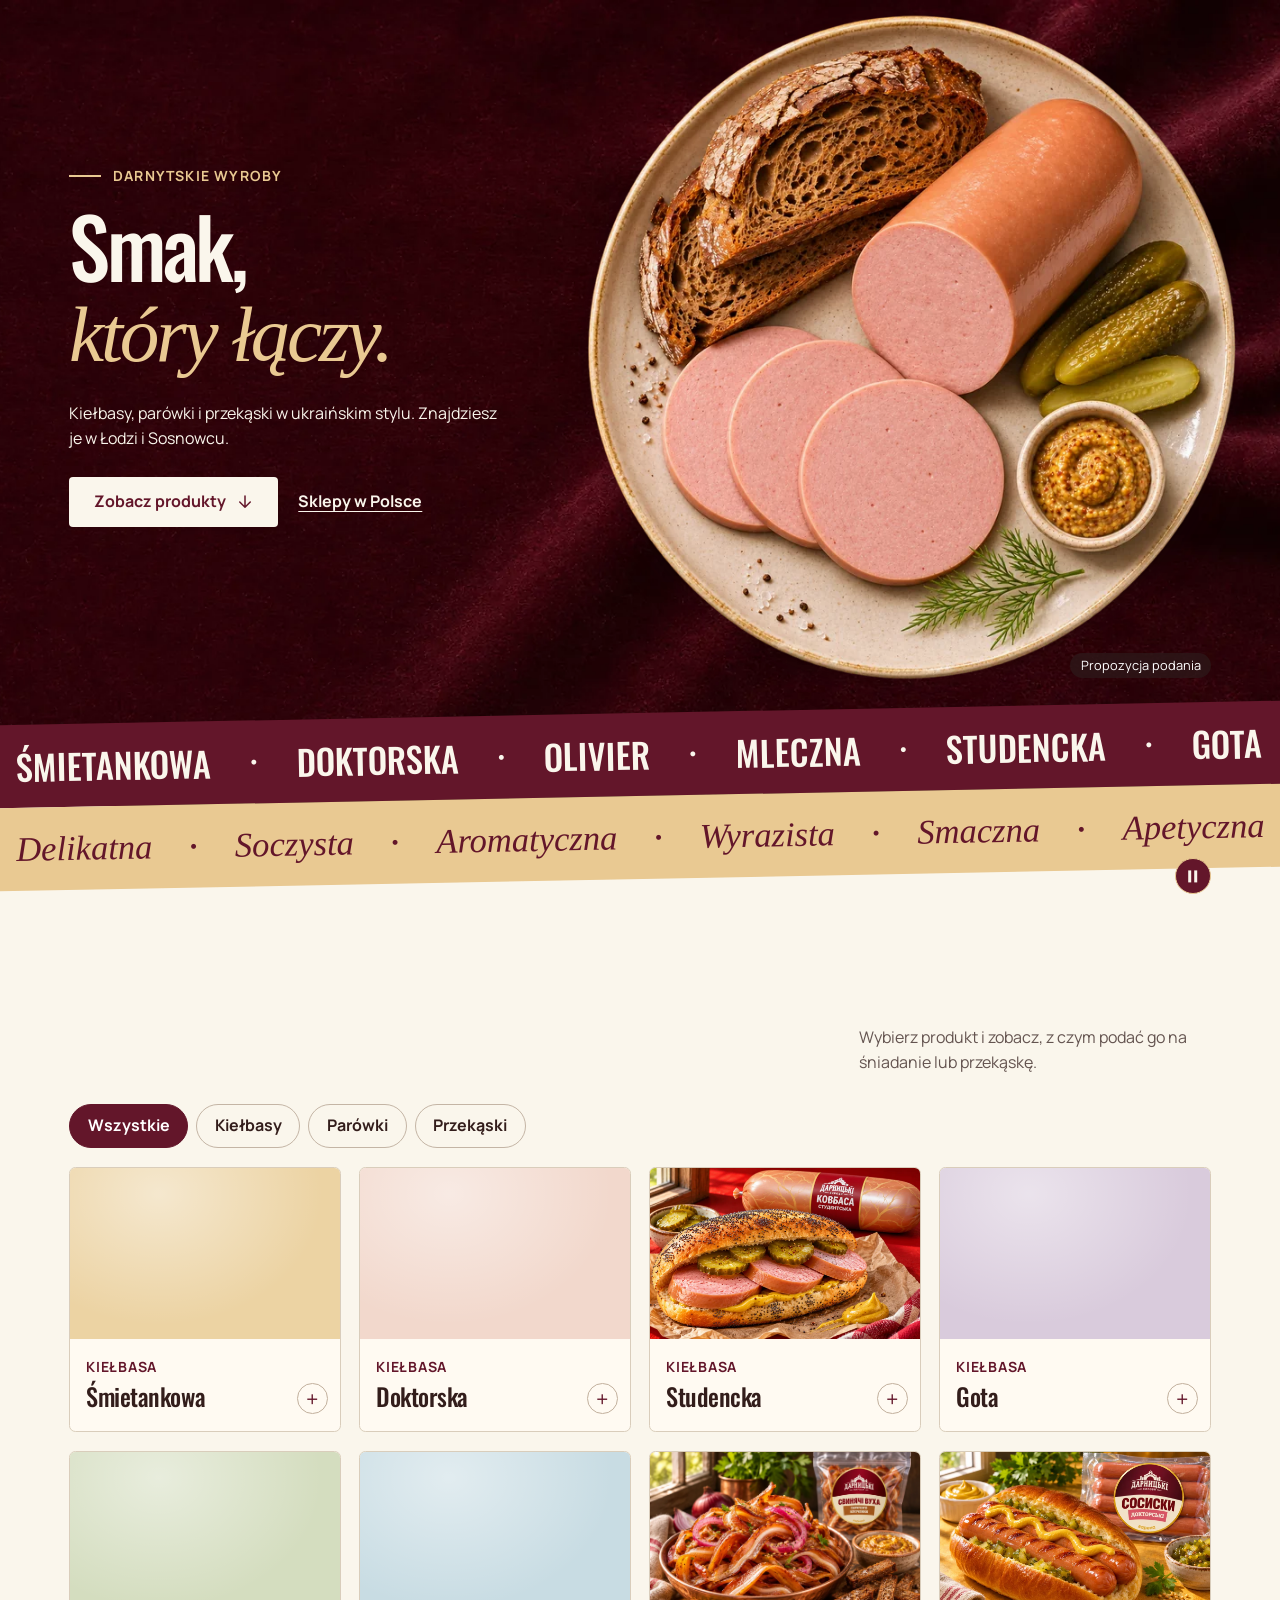
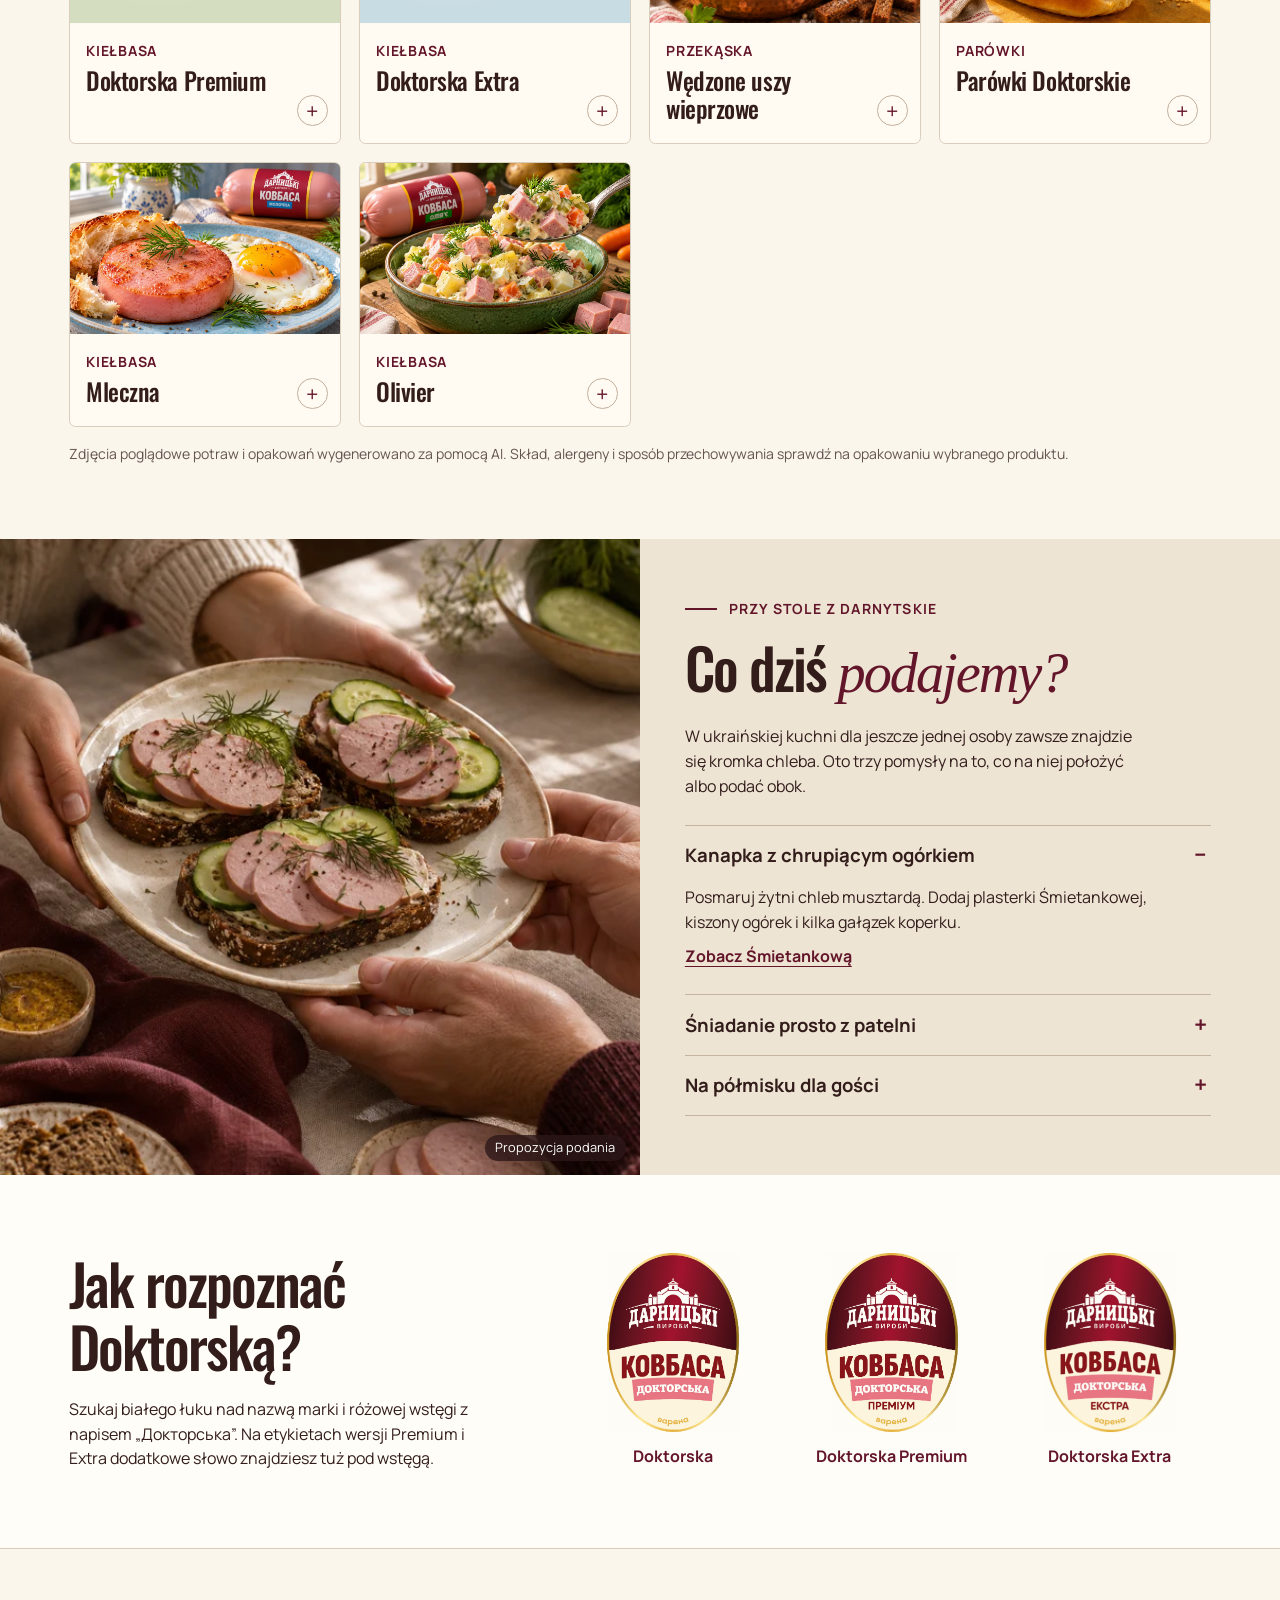
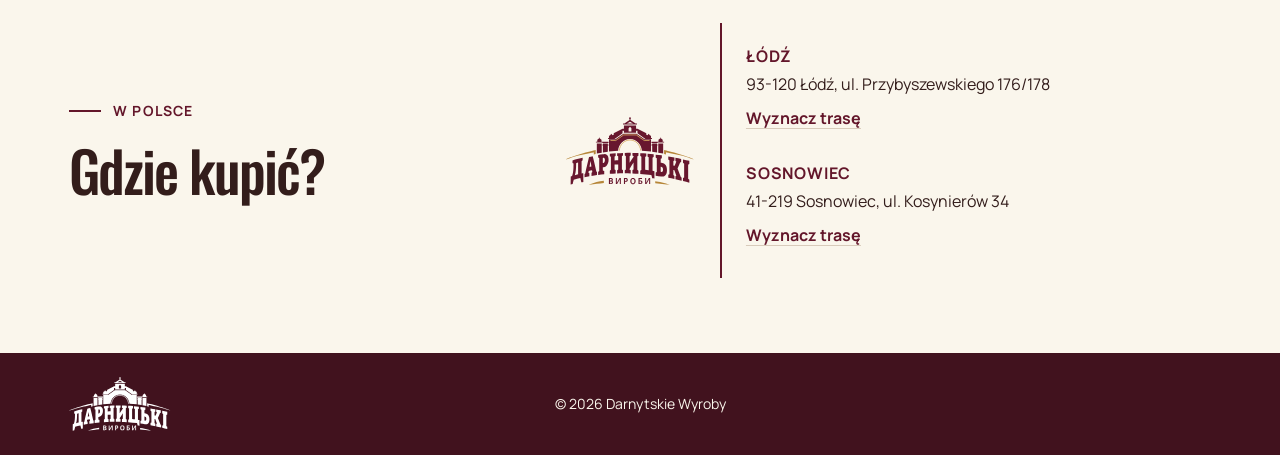
==== commit ef33a9bd: "Show branded packaging visualizations and compare the three Doktorska labels" ====
--- a/pl/index.html
+++ b/pl/index.html
@@ -14,7 +14,7 @@
   <link rel="icon" href="../assets/logo/logo.svg?v=burgundy-gold" type="image/svg+xml">
   <link rel="preload" as="image" href="../assets/logo/logo.svg?v=burgundy-gold">
   <link rel="preload" as="image" href="../assets/lifestyle/velvet.webp">
-  <link rel="stylesheet" href="../css/style.css?v=store-journey-1">
+  <link rel="stylesheet" href="../css/style.css?v=shelf-1">
   <script>
     (() => {
       const root = document.documentElement;
@@ -56,7 +56,7 @@
   </script>
   <script defer src="../js/i18n.js?v=store-journey-1"></script>
   <script defer src="../js/analytics.js?v=store-journey-1"></script>
-  <script defer src="../js/products.js?v=store-journey-1"></script>
+  <script defer src="../js/products.js?v=shelf-1"></script>
   <script defer src="../js/stores.js?v=store-journey-1"></script>
   <script defer src="../js/scroll-motion.js?v=store-journey-1"></script>
   <script defer src="../js/main.js?v=store-journey-1"></script>
@@ -87,9 +87,9 @@
       <img class="hero-image" src="../assets/lifestyle/plate.webp" srcset="../assets/lifestyle/plate-768.webp 768w, ../assets/lifestyle/plate.webp 1254w" sizes="(max-width: 680px) 92vw, 57vw" alt="" fetchpriority="high" width="1254" height="1254">
       <div class="hero-inner wrap">
         <div class="hero-copy">
-          <p class="eyebrow hero-eyebrow"><span class="rule"></span><span data-pl="Ukraińskie smaki" data-uk="Українські смаки">Ukraińskie smaki</span></p>
+          <p class="eyebrow hero-eyebrow"><span class="rule"></span><span data-pl="Darnytskie Wyroby" data-uk="Дарницькі вироби">Darnytskie Wyroby</span></p>
           <h1 id="hero-title"><span data-pl="Smak," data-uk="Смак,">Smak,</span> <em data-pl="który łączy." data-uk="що об’єднує.">który łączy.</em></h1>
-          <p class="hero-desc" data-pl="Kilka plasterków na kanapkę, parówki na śniadanie albo przekąska dla gości. Co dziś podasz na stół?" data-uk="Кілька скибок на бутерброд, сосиски до сніданку чи закуска для гостей. Що сьогодні на вашому столі?">Kilka plasterków na kanapkę, parówki na śniadanie albo przekąska dla gości. Co dziś podasz na stół?</p>
+          <p class="hero-desc" data-pl="Kiełbasy, parówki i przekąski w ukraińskim stylu. Znajdziesz je w Łodzi i Sosnowcu." data-uk="Ковбаси, сосиски й закуски українського смаку — до вашого столу в Польщі. Шукайте в Лодзі та Сосновці.">Kiełbasy, parówki i przekąski w ukraińskim stylu. Znajdziesz je w Łodzi i Sosnowcu.</p>
           <div class="hero-actions">
             <a class="primary" href="#produkty">
             <span data-pl="Zobacz produkty" data-uk="Переглянути продукти">Zobacz produkty</span>
@@ -152,7 +152,7 @@
       </div>
       <div class="product-grid" id="product-grid" role="group" aria-labelledby="products-title"></div>
       <noscript><p data-pl="Śmietankowa · Doktorska · Studencka · Gota · Doktorska Premium · Doktorska Extra · Wędzone uszy wieprzowe · Parówki Doktorskie · Mleczna · Olivier" data-uk="Вершкова · Докторська · Студентська · Гота · Докторська Преміум · Докторська Екстра · Копчені свинячі вуха · Сосиски Докторські · Молочна · Олів’є">Śmietankowa · Doktorska · Studencka · Gota · Doktorska Premium · Doktorska Extra · Wędzone uszy wieprzowe · Parówki Doktorskie · Mleczna · Olivier</p></noscript>
-      <p class="catalog-foot" data-pl="Wizualizacje AI przedstawiają propozycje podania. Skład, alergeny i sposób przechowywania sprawdź na opakowaniu wybranego produktu." data-uk="ШІ-ілюстрації показують варіанти подачі. Склад, алергени та умови зберігання перевіряйте на пакованні обраного продукту.">Wizualizacje AI przedstawiają propozycje podania. Skład, alergeny i sposób przechowywania sprawdź na opakowaniu wybranego produktu.</p>
+      <p class="catalog-foot" data-pl="Zdjęcia poglądowe potraw i opakowań wygenerowano za pomocą AI. Skład, alergeny i sposób przechowywania sprawdź na opakowaniu wybranego produktu." data-uk="Зображення подачі й паковання створено за допомогою ШІ. Склад, алергени та умови зберігання перевіряйте на пакованні обраного продукту.">Zdjęcia poglądowe potraw i opakowań wygenerowano za pomocą AI. Skład, alergeny i sposób przechowywania sprawdź na opakowaniu wybranego produktu.</p>
     </section>
     <section id="inspiracje" class="serving" aria-labelledby="serving-title">
       <div class="serving-layout">
@@ -174,6 +174,19 @@
         </div>
       </div>
     </section>
+    <section id="etykiety" class="shelf-guide" aria-labelledby="shelf-title">
+      <div class="wrap shelf-layout">
+        <div class="shelf-intro">
+          <h2 id="shelf-title" data-pl="Jak rozpoznać Doktorską?" data-uk="Як упізнати Докторську?">Jak rozpoznać Doktorską?</h2>
+          <p data-pl="Szukaj białego łuku nad nazwą marki i różowej wstęgi z napisem „Докторська”. Na etykietach wersji Premium i Extra dodatkowe słowo znajdziesz tuż pod wstęgą." data-uk="Шукайте білу арку над назвою бренду й рожеву стрічку з написом «Докторська». У версіях Преміум та Екстра під стрічкою є ще одне слово.">Szukaj białego łuku nad nazwą marki i różowej wstęgi z napisem „Докторська”. Na etykietach wersji Premium i Extra dodatkowe słowo znajdziesz tuż pod wstęgą.</p>
+        </div>
+        <div class="shelf-labels">
+          <figure><img src="../assets/labels/sausage-doctor-classic.webp" width="1005" height="1359" loading="lazy" alt=""><figcaption data-pl="Doktorska" data-uk="Докторська">Doktorska</figcaption></figure>
+          <figure><img src="../assets/labels/sausage-doctor-premium.webp" width="1004" height="1359" loading="lazy" alt=""><figcaption data-pl="Doktorska Premium" data-uk="Докторська Преміум">Doktorska Premium</figcaption></figure>
+          <figure><img src="../assets/labels/sausage-doctor-extra.webp" width="1004" height="1359" loading="lazy" alt=""><figcaption data-pl="Doktorska Extra" data-uk="Докторська Екстра">Doktorska Extra</figcaption></figure>
+        </div>
+      </div>
+    </section>
     <section id="gdzie-kupic" class="availability wrap" aria-labelledby="locator-title">
       <div><p class="eyebrow"><span class="rule"></span><span data-pl="W Polsce" data-uk="У Польщі">W Polsce</span></p><h2 id="locator-title" data-pl="Gdzie kupić?" data-uk="Де купити?">Gdzie kupić?</h2></div>
       <div class="locator-mark" aria-hidden="true"><img src="../assets/logo/logo.svg?v=burgundy-gold" width="274" height="146" alt=""></div>
--- a/css/style.css
+++ b/css/style.css
@@ -313,6 +313,26 @@
 .product-card.is-expanded .product-card__bottom { grid-area: 1/2; padding: 4rem clamp(1.25rem,4vw,4rem) 1.5rem; }
 .product-card__details { grid-area: 2/2; display: flex; flex-direction: column; justify-content: flex-start; align-items: flex-start; padding: 0 clamp(1.25rem,4vw,4rem) 1rem; overflow: auto; }
 .detail-copy { margin: .6rem 0 1.5rem; max-width: 34ch; font-size: clamp(1rem,1.55vw,1.45rem); }
+.pack-art, .product-views { display: none; }
+.product-card.is-expanded .product-views { position: absolute; bottom: .65rem; justify-self: center; display: inline-flex; padding: .2rem; border: 1px solid var(--line); border-radius: 2rem; background: var(--paper); }
+.product-views button { min-height: 2.75rem; border: 0; background: transparent; color: var(--wine); border-radius: inherit; padding: .4rem .9rem; font-weight: 700; }
+.product-views button[aria-pressed="true"] { background: var(--wine); color: white; }
+.product-card.is-expanded.shows-pack .product-card__image { background: #f4eee3; }
+.product-card.is-expanded.shows-pack .serving-art { display: none; }
+.product-card.is-expanded.shows-pack .pack-art { display: block; position: absolute; inset: 0; width: 100%; height: 100%; object-fit: contain; }
+.compare-labels { display: inline-flex; align-items: center; min-height: 2.75rem; color: var(--wine); text-underline-offset: .2em; }
+.shelf-guide { background: #fffdf8; border-bottom: 1px solid var(--line); }
+.shelf-layout { display: grid; grid-template-columns: minmax(0, 4fr) minmax(0, 6fr); align-items: center; gap: clamp(2rem, 6vw, 6rem); padding-block: clamp(3rem, 6vw, 6rem); }
+.shelf-intro p { margin-top: 1.2rem; max-width: 42ch; }
+.shelf-labels { display: grid; grid-template-columns: repeat(3, minmax(0, 1fr)); gap: 1rem; }
+.shelf-labels figure { text-align: center; }
+.shelf-labels img { width: 100%; height: clamp(7rem, 14vw, 14rem); object-fit: contain; mix-blend-mode: multiply; }
+.shelf-labels figcaption { margin-top: .75rem; color: var(--wine); font-weight: 700; }
+@media (max-width: 48rem) {
+  .shelf-layout { grid-template-columns: 1fr; }
+  .shelf-labels { gap: .4rem; }
+  .shelf-labels figcaption { font-size: .875rem; }
+}
 .product-card__close, .menu-close { border: 1px solid var(--line); background: var(--paper); color: var(--ink); border-radius: 2rem; min-height: 2.75rem; }
 .product-card__close { position: absolute; z-index: 4; right: .7rem; top: .7rem; padding: .45rem 1rem; }
 .product-card__close:hover { color: white; background: var(--wine); }
@@ -455,7 +475,7 @@
   .product-card.is-expanded { grid-template-columns: 1fr; grid-template-rows: auto minmax(0,1fr) auto; }
   .product-card.is-expanded .product-card__bottom { grid-area: 1/1; padding: .8rem 6.75rem .8rem 1.15rem; }
   .product-card.is-expanded .product-card__image { grid-area: 2/1; }
-  .product-card__details { grid-area: 3/1; padding: 1rem 1.15rem; }
+  .product-card__details { grid-area: 3/1; padding: 1rem 1.15rem; max-height: 45vh; }
   .detail-copy { margin: .25rem 0 .6rem; }
 }
 @media (prefers-reduced-motion: reduce) {
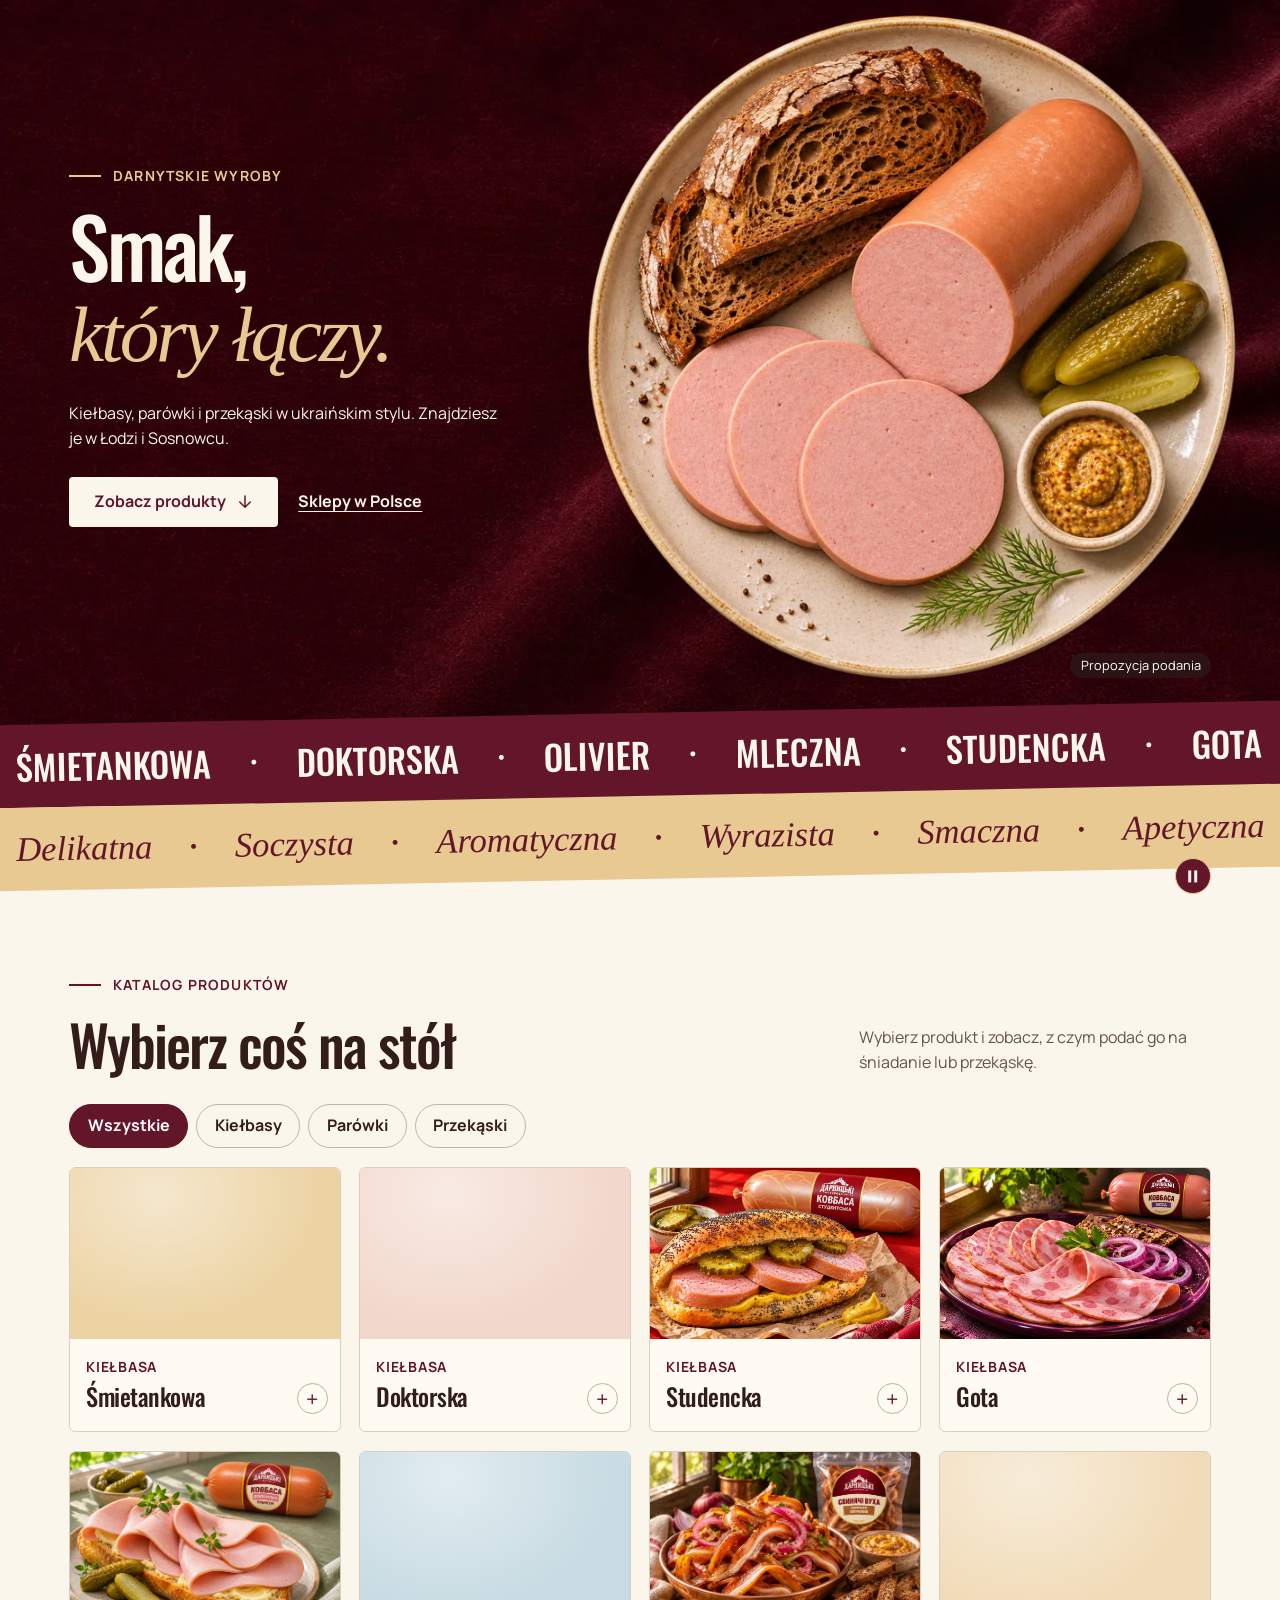
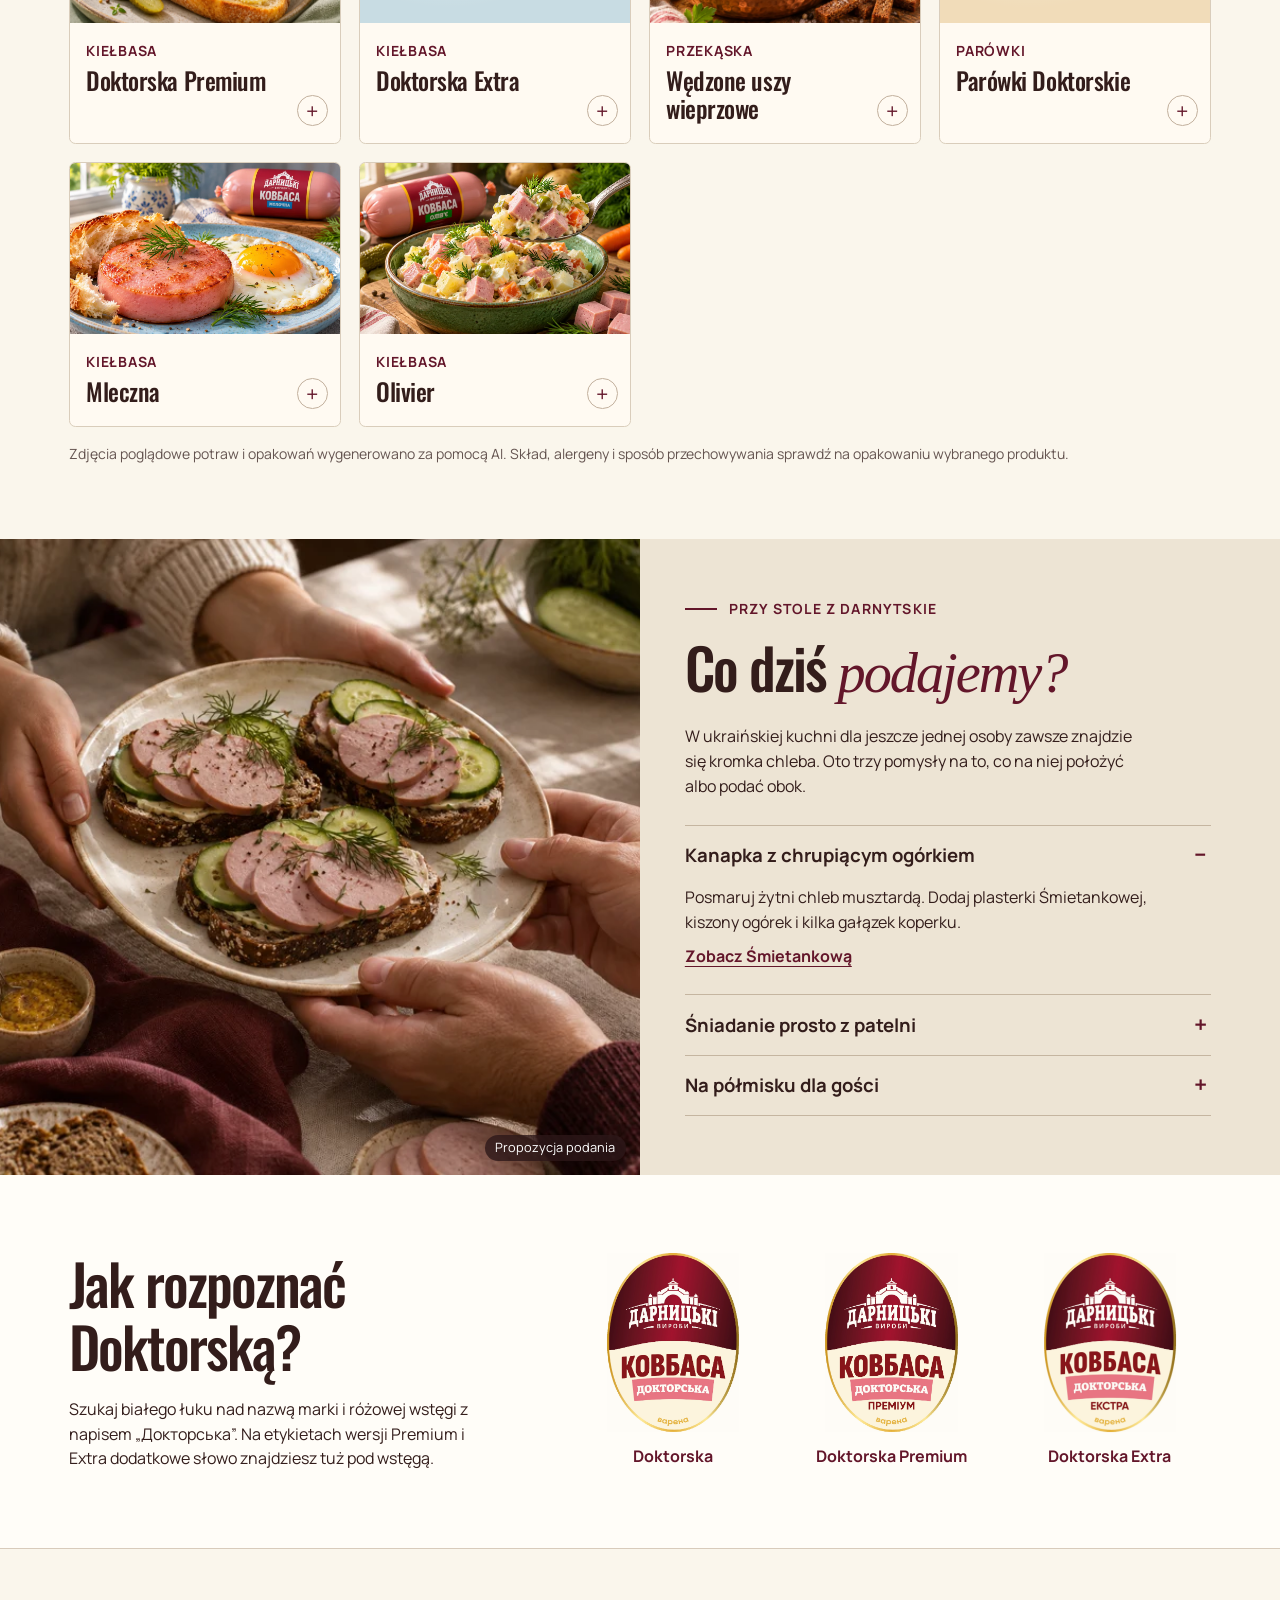
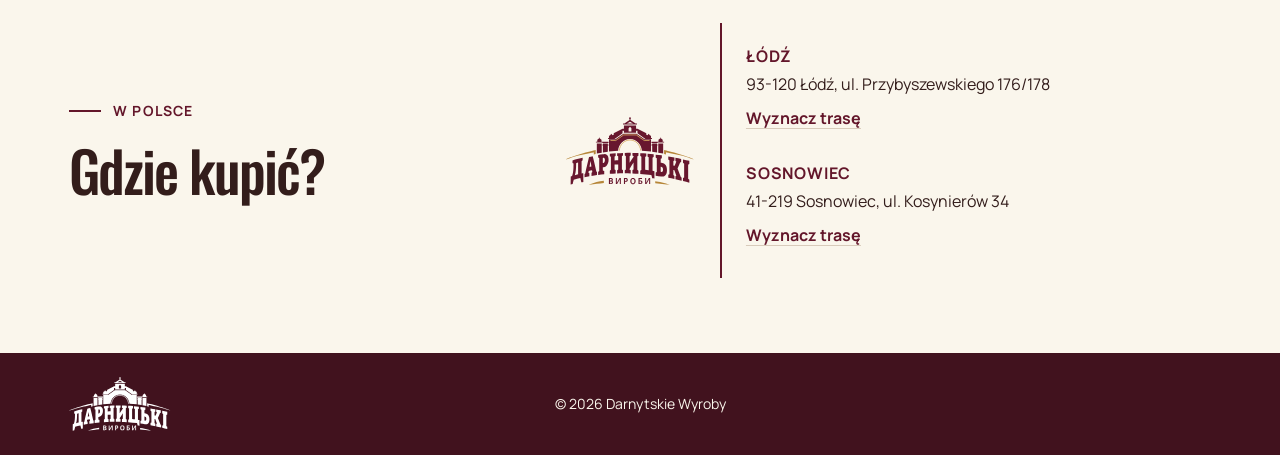
==== commit 0941a200: "Wrap sausage labels around the girth in packaging and serving images" ====
--- a/pl/index.html
+++ b/pl/index.html
@@ -56,7 +56,7 @@
   </script>
   <script defer src="../js/i18n.js?v=store-journey-1"></script>
   <script defer src="../js/analytics.js?v=store-journey-1"></script>
-  <script defer src="../js/products.js?v=shelf-1"></script>
+  <script defer src="../js/products.js?v=wrap-2"></script>
   <script defer src="../js/stores.js?v=store-journey-1"></script>
   <script defer src="../js/scroll-motion.js?v=store-journey-1"></script>
   <script defer src="../js/main.js?v=store-journey-1"></script>
